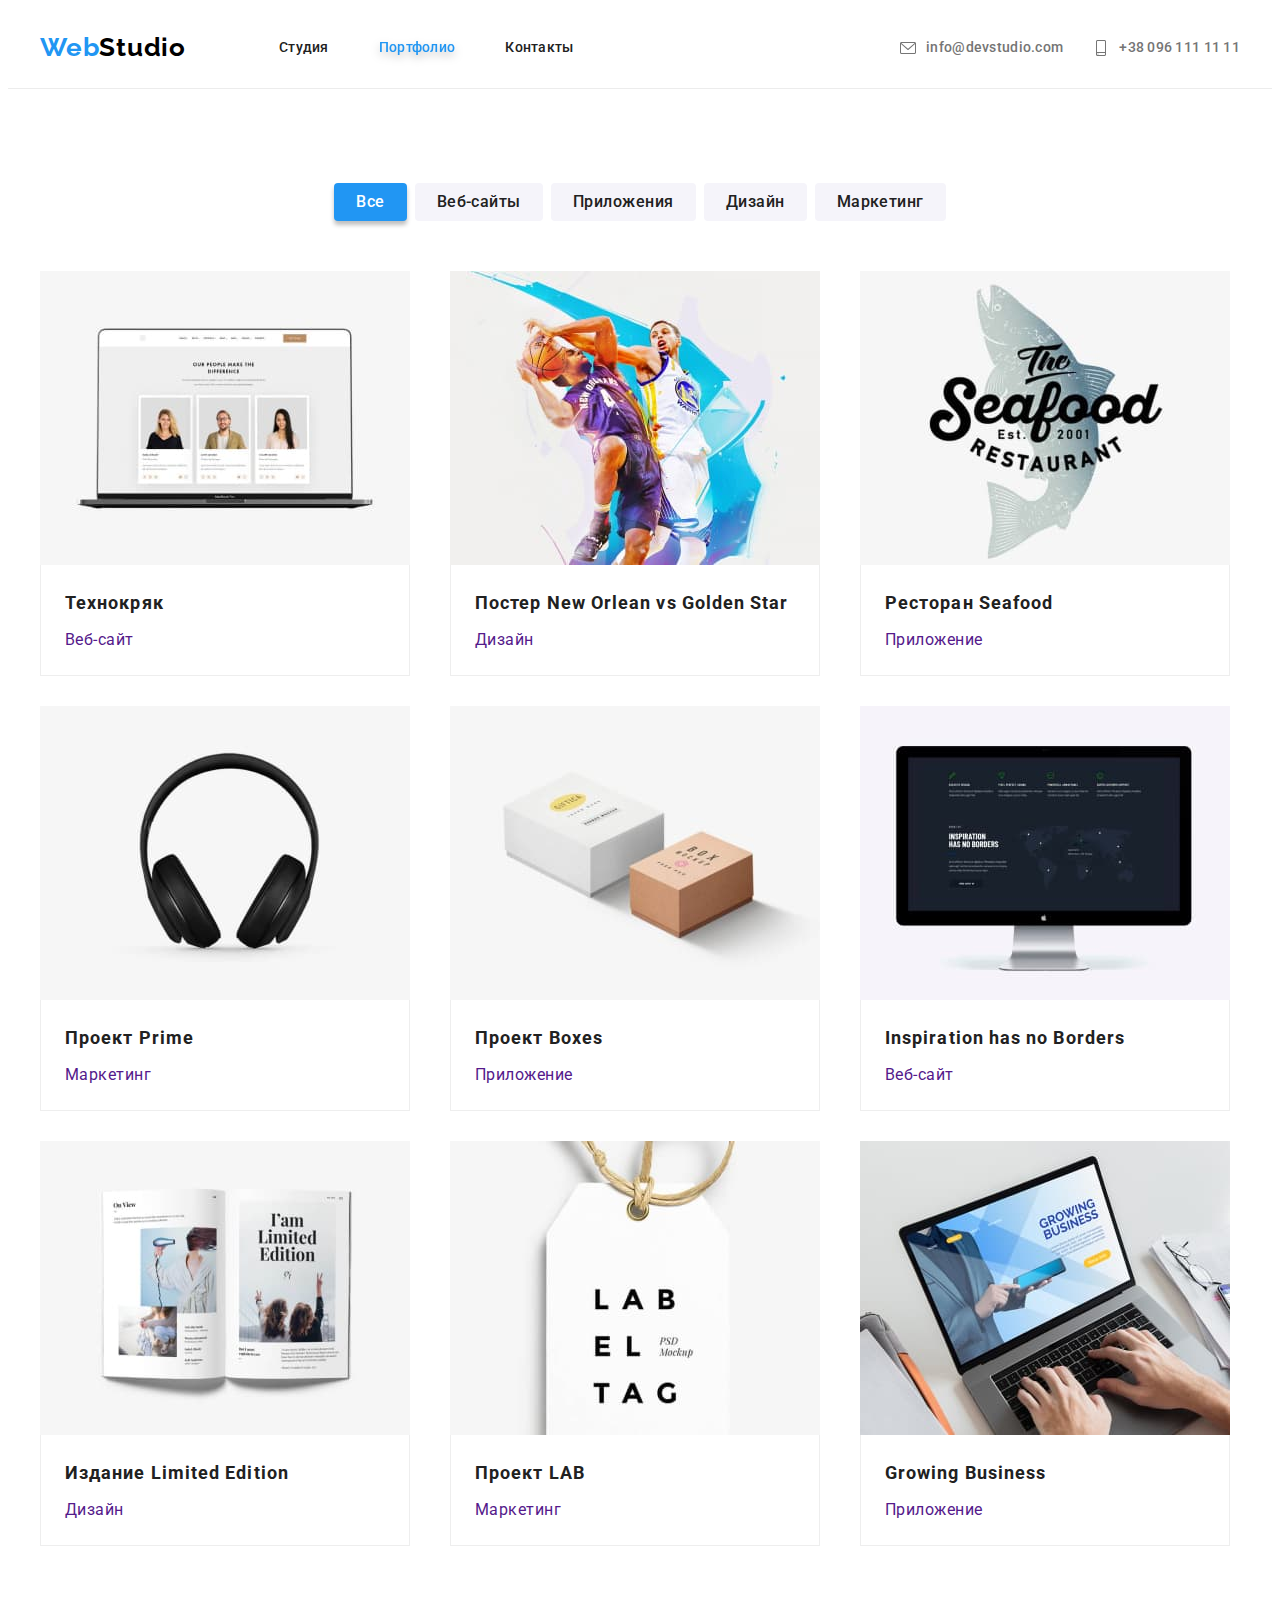
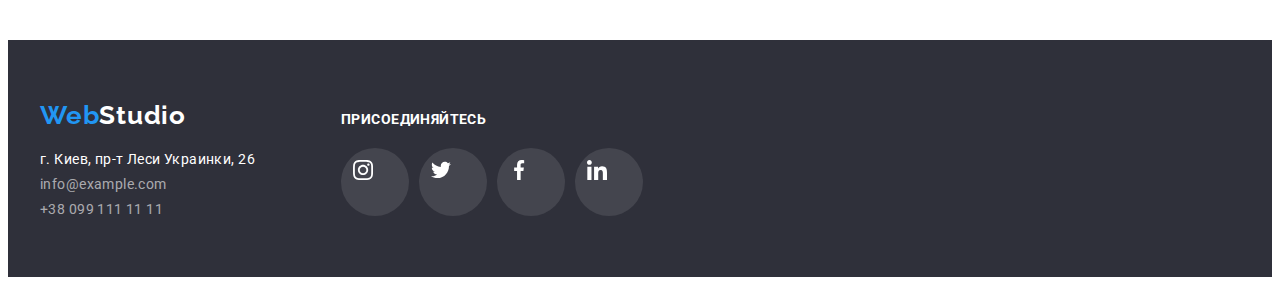
==== portfolio.html @ df74f2be "begin-work" ====
<!DOCTYPE html>
<html lang="ru">
  <head>
    <meta charset="UTF-8" />
    <meta name="viewport" content="width=device-width,initial-scale=1.0" />
    <title>Portfolio</title>
    <link rel="preconnect" href="https://fonts.googleapis.com" />
    <link rel="preconnect" href="https://fonts.gstatic.com" crossorigin />
    <link
      href="https://fonts.googleapis.com/css2?family=Raleway:wght@700&family=Roboto:wght@400;500;700;900&display=swap"
      rel="stylesheet"
    />

    <link
      rel="stylesheet"
      href="https://cdnjs.cloudflare.com/ajax/libs/modern-normalize/1.1.0/modern-normalize.min.css"
      integrity="sha512-wpPYUAdjBVSE4KJnH1VR1HeZfpl1ub8YT/NKx4PuQ5NmX2tKuGu6U/JRp5y+Y8XG2tV+wKQpNHVUX03MfMFn9Q=="
      crossorigin="anonymous"
      referrerpolicy="no-referrer"
    />
    <link rel="stylesheet" href="./css/styles.css" />
  </head>
  <body>
    <!--Шапка-->
    <header class="header">
      <div class="container header-container">
        <nav class="header-nav">
          <a class="logo-name logo-name-header link" href="./index.html">
            <span class="logo-web">Web</span>Studio</a
          >
          <ul class="site-nav list">
            <li class="menu-item">
              <a href="./index.html" class="link connect-item-all">Студия</a>
            </li>
            <li class="menu-item">
              <a href="./portfolio.html" class="link connect-item-all current"
                >Портфолио</a
              >
            </li>
            <li class="menu-item">
              <a href="" class="link connect-item-all">Контакты</a>
            </li>
          </ul>
        </nav>
        <ul class="link-contact list">
          <li class="connect-item">
            <a href="mailto:info@devstudio.com" class="link connect-item-all"
              ><svg width="16px" height="16px" class="icon-picture">
                <use href="./images/icons.svg#icon-cont_envelope"></use>
              </svg>
              info@devstudio.com</a
            >
          </li>
          <li class="connect-item">
            <a href="tel:+380961111111" class="link connect-item-all">
              <svg width="16px" height="16px" class="icon-picture">
                <use href="./images/icons.svg#icon-cont_smartphone"></use>
              </svg>
              +38 096 111 11 11</a
            >
          </li>
        </ul>
      </div>
    </header>
    <main>
      <!-- Секция портфолио -->
      <section class="section-portfolio">
        <div class="container">
          <h1 class="visually-hidden">Портфолио</h1>
          <ul class="list menu-partfolio">
            <li class="item-filtr">
              <button type="button" class="button button-filtr active">
                Все
              </button>
            </li>
            <li class="item-filtr">
              <button type="button" class="button button-filtr">
                Веб-сайты
              </button>
            </li>
            <li class="item-filtr">
              <button type="button" class="button button-filtr">
                Приложения
              </button>
            </li>
            <li class="item-filtr">
              <button type="button" class="button button-filtr">Дизайн</button>
            </li>
            <li class="item-filtr">
              <button type="button" class="button button-filtr">
                Маркетинг
              </button>
            </li>
          </ul>
          <ul class="portfolio-list list">
            <li class="item-portfolio">
              <a href="" class="portfolio-project-item link">
                <img
                  class="image-item"
                  src="./images/port-01.jpg"
                  alt="Ноутбук"
                  width="370"
                />
                <div class="portfolio-item-descrip">
                  <h2 class="title">Технокряк</h2>
                  <p class="portfolio-list-text">Веб-сайт</p>
                </div>
              </a>
            </li>
            <li class="item-portfolio">
              <a href="" class="portfolio-project-item link">
                <img
                  class="image-item"
                  src="./images/port-02.jpg"
                  alt="Баскетболисты"
                  width="370"
                />
                <div class="portfolio-item-descrip">
                  <h2 class="title">Постер New Orlean vs Golden Star</h2>
                  <p class="portfolio-list-text">Дизайн</p>
                </div></a
              >
            </li>

            <li class="item-portfolio">
              <a href="" class="portfolio-project-item link"
                ><img
                  class="image-item"
                  src="./images/port-03.jpg"
                  alt="Лого ресторана"
                  width="370"
                />
                <div class="portfolio-item-descrip">
                  <h2 class="title">Ресторан Seafood</h2>
                  <p class="portfolio-list-text">Приложение</p>
                </div></a
              >
            </li>
            <li class="item-portfolio">
              <a href="" class="portfolio-project-item link"
                ><img
                  class="image-item"
                  src="./images/port-04.jpg"
                  alt="Наушники"
                  width="370"
                />
                <div class="portfolio-item-descrip">
                  <h2 class="title">Проект Prime</h2>
                  <p class="portfolio-list-text">Маркетинг</p>
                </div></a
              >
            </li>
            <li class="item-portfolio">
              <a href="" class="portfolio-project-item link">
                <img
                  class="image-item"
                  src="./images/port-05.jpg"
                  alt="Коробки"
                  width="370"
                />
                <div class="portfolio-item-descrip">
                  <h2 class="title">Проект Boxes</h2>
                  <p class="portfolio-list-text">Приложение</p>
                </div></a
              >
            </li>
            <li class="item-portfolio">
              <a href="" class="portfolio-project-item link">
                <img
                  class="image-item"
                  src="./images/port-06.jpg"
                  alt="Монитор"
                  width="370"
                />
                <div class="portfolio-item-descrip">
                  <h2 class="title">Inspiration has no Borders</h2>
                  <p class="portfolio-list-text">Веб-сайт</p>
                </div></a
              >
            </li>
            <li class="item-portfolio">
              <a href="" class="portfolio-project-item link">
                <img
                  class="image-item"
                  src="./images/port-07.jpg"
                  alt="Развернутая книга"
                  width="370"
                />
                <div class="portfolio-item-descrip">
                  <h2 class="title">Издание Limited Edition</h2>
                  <p class="portfolio-list-text">Дизайн</p>
                </div></a
              >
            </li>
            <li class="item-portfolio">
              <a href="" class="portfolio-project-item link">
                <img
                  class="image-item"
                  src="./images/port-08.jpg"
                  alt="Бирка"
                  width="370"
                />
                <div class="portfolio-item-descrip">
                  <h2 class="title">Проект LAB</h2>
                  <p class="portfolio-list-text">Маркетинг</p>
                </div></a
              >
            </li>
            <li class="item-portfolio">
              <a href="" class="portfolio-project-item link">
                <img
                  class="image-item"
                  src="./images/port-09.jpg"
                  alt="Открытый ноутбук"
                  width="370"
                />
                <div class="portfolio-item-descrip">
                  <h2 class="title">Growing Business</h2>
                  <p class="portfolio-list-text">Приложение</p>
                </div></a
              >
            </li>
          </ul>
        </div>
      </section>
    </main>
    <!--Футер-->
    <footer class="footer">
      <div class="container container-bottom">
        <div class="bottom-left">
          <a class="logo-name logo-name-footer link" href="./index.html">
            <span class="logo-web">Web</span>Studio</a
          >
          <address class="footer-adress">
            <ul class="footer-list">
              <li class="item-contacts">г. Киев, пр-т Леси Украинки, 26</li>
              <li class="item-contacts">
                <a href="mailto:info@example.com" class="footer-link"
                  >info@example.com</a
                >
              </li>
              <li class="item-contacts">
                <a href="tel:+380991111111" class="footer-link"
                  >+38 099 111 11 11</a
                >
              </li>
            </ul>
          </address>
        </div>
        <div class="links">
          <p class="bottom-title">Присоединяйтесь</p>
          <ul class="bottom-icon-list">
            <li class="bottom-icon-list-item list">
              <a class="icon-link link" href="">
                <svg class="item-bottom icon" width="20px" height="20px">
                  <use href="./images/icons.svg#icon-s_instagram"></use>
                </svg>
              </a>
            </li>
            <li class="bottom-icon-list-item list">
              <a class="icon-link link" href="">
                <svg class="item-bottom icon" width="20px" height="20px">
                  <use href="./images/icons.svg#icon-s_twitter"></use>
                </svg>
              </a>
            </li>
            <li class="bottom-icon-list-item list">
              <a class="icon-link link" href="">
                <svg class="item-bottom icon" width="20px" height="20px">
                  <use href="./images/icons.svg#icon-s_facebook"></use>
                </svg>
              </a>
            </li>
            <li class="bottom-icon-list-item list">
              <a class="icon-link link" href="">
                <svg class="item-bottom icon" width="20px" height="20px">
                  <use href="./images/icons.svg#icon-s_linkedin"></use>
                </svg>
              </a>
            </li>
          </ul>
        </div>
      </div>
    </footer>
  </body>
</html>
---- css/styles.css ----
/* Первичный цвет текста #757575*/

/* Вторичнй цвет текста #212121*/

/* Цвет белый фон color: #FFFFFF*/

/* Цвет акцент color: #2196F3*/

/* Цвет адресса rgba(255, 255, 255, 0.6) */

/* бекграунд основной #E5E5E5 */
/* бекграунд дополнительный #F5F4FA */
:root {
  --primary-text-color: #757575;
  --title-text-color: #212121;
  --accent-color: #2196f3;
  --primary-white-color: #ffffff;
  --primary-black-color: #000000;
  --footer-bcg-color: #2f303a;
  --footer-adr-color: rgba(255, 255, 255, 0.6);
  --secondary-bcg-color: #f5f4fa;
}

p,
h1,
h2,
h3,
h4,
h5,
h6 {
  margin: 0;
}

ul {
  margin: 0;
  padding: 0;
}

body {
  background-color: var(--primary-white-color);
  color: var(--primary-text-color);
  font-family: Roboto, sans-seref;
}

.container {
  width: 1200px;
  padding-left: 15px;
  padding-right: 15px;
  margin: 0 auto;
}

.list {
  list-style: none;
}
.link {
  text-decoration: none;
}

.logo-name {
  font-family: Raleway;
  font-weight: 700;
  font-size: 26px;
  line-height: 1.19;
  letter-spacing: 0.03em;
}

.logo-name-header {
  color: var(--primary-black-color);
  margin-right: 93px;
  padding-top: 24px;
  padding-bottom: 25px;
}

.logo-name-footer {
  color: var(--primary-white-color);
  display: inline-block;
  margin-bottom: 20px;
}

.logo-web {
  color: var(--accent-color);
}

.logo-name:hover {
  color: var(--accent-color);
}

.item-contacts:not(:last-child) {
  margin-bottom: 9px;
}

.visually-hidden {
  position: absolute;
  white-space: nowrap;
  width: 1px;
  height: 1px;
  overflow: hidden;
  border: 0;
  padding: 0;
  clip: rect(0 0 0 0);
  clip-path: inset(50%);
  margin: -1px;
}

.footer {
  padding-top: 60px;
  padding-bottom: 60px;
}
/* site nav */
.site-nav {
  display: flex;
}

.header {
  border-bottom: 1px solid#ececec;
}

.header-nav {
  display: flex;
  align-items: center;
}

.header-container {
  display: flex;
  align-items: center;
}

.menu-item:not(:last-child) {
  margin-right: 50px;
}

.site-nav .link {
  color: var(--title-text-color);
  font-weight: 500;
  font-size: 14px;
  line-height: 1.14;
  letter-spacing: 0.02em;
}

.site-nav .link:hover,
.site-nav .link:focus {
  color: var(--accent-color);
}
.site-nav .link.current {
  color: var(--accent-color);
  filter: drop-shadow(0px 4px 4px rgba(0, 0, 0, 0.25));
}
/* Контакты в шапке */
.link-contact .link {
  color: var(--title-text-color);
  font-weight: 500;
  font-size: 14px;
  line-height: 1.14;
  letter-spacing: 0.02em;
}
.link-contact {
  list-style: none;
  display: flex;
  margin-left: auto;
}

.link-contact .link {
  color: var(--primary-text-color);
}
.link-contact .link:hover,
.link-contact .link:focus {
  color: var(--accent-color);
}
.connect-item:not(:last-child) {
  margin-right: 30px;
}

.connect-item-all {
  display: block;
  align-items: center;
  padding-top: 32px;
  padding-bottom: 32px;
  display: flex;
  fill: currentColor;
}
.icon-picture {
  margin-right: 10px;
}
/* Контакты в футере */
footer {
  background-color: var(--footer-bcg-color);
}

.container-bottom {
  display: flex;
  align-items: baseline;
}

.bottom-left {
  width: 231px;
  margin-right: 70px;
}
.footer-list {
  list-style: none;
  color: var(--primary-white-color);
}
.footer-list .footer-link {
  color: var(--footer-adr-color);
  text-decoration: none;
}
.footer-list :hover,
.footer-list :focus {
  color: var(--accent-color);
}
.footer-adress {
  font-style: inherit;

  font-size: 14px;

  letter-spacing: 0.03em;
}

.bottom-title {
  margin-top: 0;
  margin-bottom: 20px;
  font-weight: 700;
  font-size: 14px;
  line-height: 1.14;
  letter-spacing: 0.03em;
  text-transform: uppercase;
  color: var(--primary-white-color);
}

.bottom-icon-list {
  display: flex;
  margin-top: 0;
  margin-bottom: 0;
  align-items: center;
  margin-left: auto;
  margin-right: auto;
  padding-left: 0;
}

.bottom-icon-list-item .link {
  display: flex;
  width: calc((100%-30px) / 4);

  padding: 12px;
  width: 44px;
  height: 44px;

  color: var(--primary-white-color);
  background-color: rgba(255, 255, 255, 0.1);
  border-radius: 50%;
}

.bottom-icon-list-item:not(:last-child) {
  margin-right: 10px;
}

.bottom-icon-list-item .link {
  fill: currentColor;
}

.bottom-icon-list-item .link:hover,
.bottom-icon-list-item .link:focus {
  background-color: var(--accent-color);
}
/* Hero */
.hero {
  background: var(--footer-bcg-color);
  padding-top: 200px;
  padding-bottom: 200px;
  max-width: 1600px;
  height: 600px;
  margin-left: auto;
  margin-right: auto;
  background-image: linear-gradient(
      rgba(47, 48, 58, 0.4),
      rgba(47, 48, 58, 0.4)
    ),
    url(../images/hero.jpg);
  background-position: center;
  background-repeat: no-repeat;
  background-size: cover;
}
.hero-title {
  color: var(--primary-white-color);
  font-weight: 900;
  font-size: 44px;
  line-height: 1.36;
  text-align: center;
  letter-spacing: 0.06em;
  text-transform: uppercase;
  width: 696px;
  margin: 0 auto;
  margin-bottom: 30px;
}

/* section */
.section-title {
  color: var(--title-text-color);
  font-weight: 700;
  font-size: 36px;
  line-height: 1.17;
  text-align: center;
  letter-spacing: 0.03em;
  margin-bottom: 50px;
}
/* section features */
.section-features .features-title {
  color: var(--title-text-color);
  font-weight: 700;
  font-size: 14px;
  line-height: 1.14;
  letter-spacing: 0.03em;
  text-transform: uppercase;
  margin-bottom: 10px;
}
.features-text {
  font-size: 14px;
  line-height: 1.71;
  letter-spacing: 0.03em;
}
.section-features {
  padding-top: 94px;
  padding-bottom: 94px;
}
.list-features {
  display: flex;
}
.features-item {
  width: 270px;
}

.features-item:not(:last-child) {
  margin-right: 30px;
}
.features-icon-background {
  display: flex;
  align-items: center;
  justify-content: center;
  height: 120px;
  width: 270px;
  margin-bottom: 30px;
  background-color: var(--secondary-bcg-color);
  border-radius: 4px;
}
/* section doing */

.section-doing {
  padding-bottom: 94px;
}

.list-doing {
  display: flex;
  flex-wrap: wrap;
  margin-left: -30px;
  margin-bottom: -30px;
}
.list-doing-item {
  width: calc(100% / 3 - 30px);
  margin-left: 30px;
  margin-bottom: 30px;
}

/* section team */
.list-team {
  display: flex;
  flex-wrap: wrap;
  margin-left: -30px;
  margin-bottom: -30px;
}
.team-list {
  background-color: var(--primary-white-color);
  width: calc(100% / 4 - 30px);
  margin-left: 30px;
  margin-bottom: 30px;
  box-shadow: 0px 4px 4px 0px #00000040;
}
.section-team {
  background-color: var(--secondary-bcg-color);
  padding-top: 94px;
  padding-bottom: 94px;
}

.section-team .team-title {
  color: var(--title-text-color);
  font-weight: 500;
  font-size: 16px;
  line-height: 1.19;
  text-align: center;
  letter-spacing: 0.03em;
  margin-bottom: 10px;
}
.team-list-text {
  font-size: 16px;
  line-height: 1.19;
  text-align: center;
  letter-spacing: 0.03em;
  margin-bottom: 16px;
}

.team-item-descrip {
  padding-top: 30px;
  padding-bottom: 32px;
}
.social-list {
  display: flex;
  justify-content: center;
}
.social-item {
  width: 44px;
  height: 44px;
  margin-right: 10px;
}
.social-item:last-child {
  margin-right: 0;
}
.social-link {
  width: 100%;
  height: 100%;
  border-radius: 50%;
  display: flex;
  align-items: center;
  justify-content: center;
}

.social-icon {
  fill: #afb1b8;
}
.social-link:hover,
.social-link:focus {
  background: var(--accent-color);
}

.social-link:hover .social-icon,
.social-link:focus .social-icon {
  fill: var(--primary-white-color);
}
/* section clients */
.section-clients {
  background-color: var(--primary-white-color);
  padding-top: 94px;
  padding-bottom: 94px;
}
.clients-icon {
  fill: #afb1b8;
}
.list-clients {
  display: flex;
}

.clients-icon-background {
  margin-right: 30px;
}
.clients-icon-background:last-child {
  margin-right: 0pc;
}

.item-box {
  display: flex;
  height: 92px;
  width: 170px;
  border: 1px solid #afb1b8;
  border-radius: 4px;
  align-items: center;
  justify-content: center;
}
.item-box:hover,
.item-box:focus {
  border-color: var(--accent-color);
}
.item-box:focus .clients-icon,
.item-box:hover .clients-icon {
  fill: var(--accent-color);
}
/* section portfolio */
.portfolio-list .title {
  color: var(--title-text-color);
  font-weight: 700;
  font-size: 18px;
  line-height: 2;
  letter-spacing: 0.06em;
  margin-bottom: 4px;
}
.portfolio-list-text {
  font-size: 16px;
  line-height: 1.87;
  letter-spacing: 0.03em;
}
.menu-partfolio {
  display: flex;
  justify-content: center;
  margin-bottom: 50px;
}

.item-filtr:not(:last-child) {
  margin-right: 8px;
}

.section-portfolio {
  padding-top: 94px;
  padding-bottom: 94px;
}

.portfolio-item-descrip {
  padding-top: 20px;
  padding-bottom: 20px;
  padding-left: 24px;
  padding-right: 24px;
  border-bottom: 1px solid #eeeeee;
  border-left: 1px solid #eeeeee;
  border-right: 1px solid #eeeeee;
}

.portfolio-list {
  display: flex;
  flex-wrap: wrap;
  margin-left: -30px;
  margin-bottom: -30px;
}
.item-portfolio {
  width: calc(100% / 3 - 30px);
  margin-left: 30px;
  margin-bottom: 30px;
}
.portfolio-project-item {
  display: inline-block;
}
.portfolio-project-item:focus,
.portfolio-project-item:hover {
  box-shadow: 0px 4px 4px 0px #00000040;
}

.image-item {
  display: block;
  max-width: 100%;
  height: auto;
}

.button-filtr {
  padding: 6px 22px;
}
.button-hero {
  display: block;
  margin: 0 auto;
  padding: 10px 32px;
}
.button {
  cursor: pointer;
  border: none;
  border-radius: 4px;
  color: var(--title-text-color);
  background-color: var(--secondary-bcg-color);
  font-family: inherit;
  font-weight: 700;
  font-size: 16px;
  line-height: 1.87;
  letter-spacing: 0.06em;
}
button.primary {
  background-color: var(--accent-color);
  color: var(--primary-white-color);
}
button.secondery {
  background-color: var(--primary-white-color);
  color: var(--accent-color);
}
.button:hover,
.button:focus {
  background-color: var(--primary-white-color);
  color: var(--accent-color);
}
.button-filtr {
  font-weight: 500;
  font-size: 16px;
  line-height: 1.62;
  text-align: center;
  letter-spacing: 0.03em;
}
.button-filtr:hover,
.button-filtr:focus {
  background-color: var(--accent-color);
  color: var(--primary-white-color);
  box-shadow: 0px 4px 4px 0px #00000040;
}
.button-filtr.active {
  background-color: var(--accent-color);
  color: var(--primary-white-color);
  box-shadow: 0px 4px 4px 0px #00000040;
}
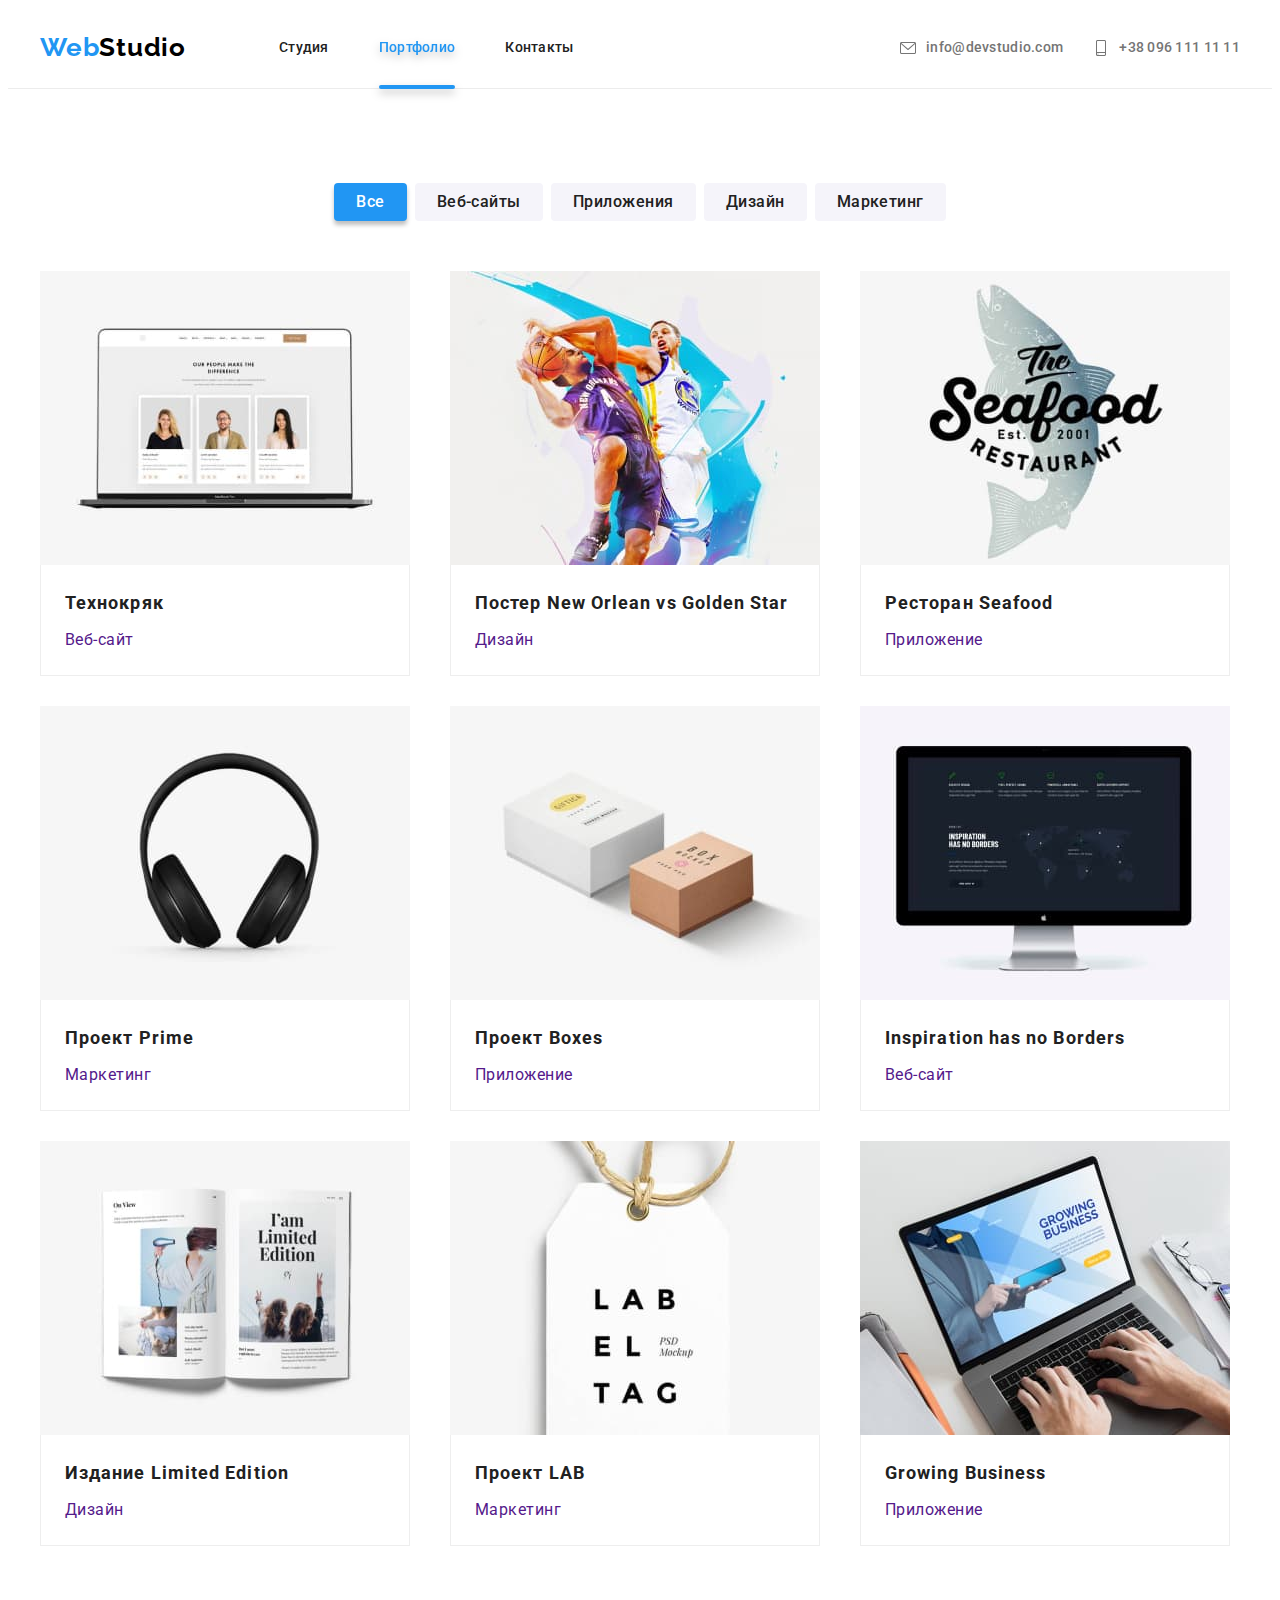
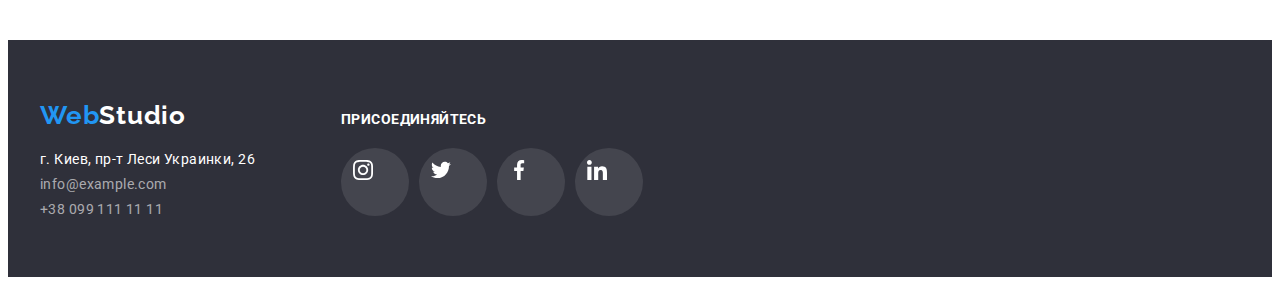
==== commit b5026261: "home work N5 ver01" ====
--- a/portfolio.html
+++ b/portfolio.html
@@ -95,12 +95,22 @@
           <ul class="portfolio-list list">
             <li class="item-portfolio">
               <a href="" class="portfolio-project-item link">
-                <img
-                  class="image-item"
-                  src="./images/port-01.jpg"
-                  alt="Ноутбук"
-                  width="370"
-                />
+                <div class="image-portfolio">
+                  <div class="overlay-box">
+                    <p class="overlay-box-text">
+                      Технокряк это современная площадка распространения
+                      коронавируса. Компании используют эту платформу для
+                      цифрового шпионажа и атак на защищённые сервера
+                      конкурентов.
+                    </p>
+                  </div>
+                  <img
+                    class="image-item"
+                    src="./images/port-01.jpg"
+                    alt="Ноутбук"
+                    width="370"
+                  />
+                </div>
                 <div class="portfolio-item-descrip">
                   <h2 class="title">Технокряк</h2>
                   <p class="portfolio-list-text">Веб-сайт</p>
@@ -109,12 +119,22 @@
             </li>
             <li class="item-portfolio">
               <a href="" class="portfolio-project-item link">
-                <img
-                  class="image-item"
-                  src="./images/port-02.jpg"
-                  alt="Баскетболисты"
-                  width="370"
-                />
+                <div class="image-portfolio">
+                  <div class="overlay-box">
+                    <p class="overlay-box-text">
+                      Технокряк это современная площадка распространения
+                      коронавируса. Компании используют эту платформу для
+                      цифрового шпионажа и атак на защищённые сервера
+                      конкурентов.
+                    </p>
+                  </div>
+                  <img
+                    class="image-item"
+                    src="./images/port-02.jpg"
+                    alt="Баскетболисты"
+                    width="370"
+                  />
+                </div>
                 <div class="portfolio-item-descrip">
                   <h2 class="title">Постер New Orlean vs Golden Star</h2>
                   <p class="portfolio-list-text">Дизайн</p>
@@ -124,12 +144,22 @@
 
             <li class="item-portfolio">
               <a href="" class="portfolio-project-item link"
-                ><img
-                  class="image-item"
-                  src="./images/port-03.jpg"
-                  alt="Лого ресторана"
-                  width="370"
-                />
+                ><div class="image-portfolio">
+                  <div class="overlay-box">
+                    <p class="overlay-box-text">
+                      Технокряк это современная площадка распространения
+                      коронавируса. Компании используют эту платформу для
+                      цифрового шпионажа и атак на защищённые сервера
+                      конкурентов.
+                    </p>
+                  </div>
+                  <img
+                    class="image-item"
+                    src="./images/port-03.jpg"
+                    alt="Лого ресторана"
+                    width="370"
+                  />
+                </div>
                 <div class="portfolio-item-descrip">
                   <h2 class="title">Ресторан Seafood</h2>
                   <p class="portfolio-list-text">Приложение</p>
@@ -138,12 +168,22 @@
             </li>
             <li class="item-portfolio">
               <a href="" class="portfolio-project-item link"
-                ><img
-                  class="image-item"
-                  src="./images/port-04.jpg"
-                  alt="Наушники"
-                  width="370"
-                />
+                ><div class="image-portfolio">
+                  <div class="overlay-box">
+                    <p class="overlay-box-text">
+                      Технокряк это современная площадка распространения
+                      коронавируса. Компании используют эту платформу для
+                      цифрового шпионажа и атак на защищённые сервера
+                      конкурентов.
+                    </p>
+                  </div>
+                  <img
+                    class="image-item"
+                    src="./images/port-04.jpg"
+                    alt="Наушники"
+                    width="370"
+                  />
+                </div>
                 <div class="portfolio-item-descrip">
                   <h2 class="title">Проект Prime</h2>
                   <p class="portfolio-list-text">Маркетинг</p>
@@ -152,12 +192,22 @@
             </li>
             <li class="item-portfolio">
               <a href="" class="portfolio-project-item link">
-                <img
-                  class="image-item"
-                  src="./images/port-05.jpg"
-                  alt="Коробки"
-                  width="370"
-                />
+                <div class="image-portfolio">
+                  <div class="overlay-box">
+                    <p class="overlay-box-text">
+                      Технокряк это современная площадка распространения
+                      коронавируса. Компании используют эту платформу для
+                      цифрового шпионажа и атак на защищённые сервера
+                      конкурентов.
+                    </p>
+                  </div>
+                  <img
+                    class="image-item"
+                    src="./images/port-05.jpg"
+                    alt="Коробки"
+                    width="370"
+                  />
+                </div>
                 <div class="portfolio-item-descrip">
                   <h2 class="title">Проект Boxes</h2>
                   <p class="portfolio-list-text">Приложение</p>
@@ -166,12 +216,22 @@
             </li>
             <li class="item-portfolio">
               <a href="" class="portfolio-project-item link">
-                <img
-                  class="image-item"
-                  src="./images/port-06.jpg"
-                  alt="Монитор"
-                  width="370"
-                />
+                <div class="image-portfolio">
+                  <div class="overlay-box">
+                    <p class="overlay-box-text">
+                      Технокряк это современная площадка распространения
+                      коронавируса. Компании используют эту платформу для
+                      цифрового шпионажа и атак на защищённые сервера
+                      конкурентов.
+                    </p>
+                  </div>
+                  <img
+                    class="image-item"
+                    src="./images/port-06.jpg"
+                    alt="Монитор"
+                    width="370"
+                  />
+                </div>
                 <div class="portfolio-item-descrip">
                   <h2 class="title">Inspiration has no Borders</h2>
                   <p class="portfolio-list-text">Веб-сайт</p>
@@ -180,12 +240,22 @@
             </li>
             <li class="item-portfolio">
               <a href="" class="portfolio-project-item link">
-                <img
-                  class="image-item"
-                  src="./images/port-07.jpg"
-                  alt="Развернутая книга"
-                  width="370"
-                />
+                <div class="image-portfolio">
+                  <div class="overlay-box">
+                    <p class="overlay-box-text">
+                      Технокряк это современная площадка распространения
+                      коронавируса. Компании используют эту платформу для
+                      цифрового шпионажа и атак на защищённые сервера
+                      конкурентов.
+                    </p>
+                  </div>
+                  <img
+                    class="image-item"
+                    src="./images/port-07.jpg"
+                    alt="Развернутая книга"
+                    width="370"
+                  />
+                </div>
                 <div class="portfolio-item-descrip">
                   <h2 class="title">Издание Limited Edition</h2>
                   <p class="portfolio-list-text">Дизайн</p>
@@ -194,12 +264,22 @@
             </li>
             <li class="item-portfolio">
               <a href="" class="portfolio-project-item link">
-                <img
-                  class="image-item"
-                  src="./images/port-08.jpg"
-                  alt="Бирка"
-                  width="370"
-                />
+                <div class="image-portfolio">
+                  <div class="overlay-box">
+                    <p class="overlay-box-text">
+                      Технокряк это современная площадка распространения
+                      коронавируса. Компании используют эту платформу для
+                      цифрового шпионажа и атак на защищённые сервера
+                      конкурентов.
+                    </p>
+                  </div>
+                  <img
+                    class="image-item"
+                    src="./images/port-08.jpg"
+                    alt="Бирка"
+                    width="370"
+                  />
+                </div>
                 <div class="portfolio-item-descrip">
                   <h2 class="title">Проект LAB</h2>
                   <p class="portfolio-list-text">Маркетинг</p>
@@ -208,12 +288,22 @@
             </li>
             <li class="item-portfolio">
               <a href="" class="portfolio-project-item link">
-                <img
-                  class="image-item"
-                  src="./images/port-09.jpg"
-                  alt="Открытый ноутбук"
-                  width="370"
-                />
+                <div class="image-portfolio">
+                  <div class="overlay-box">
+                    <p class="overlay-box-text">
+                      Технокряк это современная площадка распространения
+                      коронавируса. Компании используют эту платформу для
+                      цифрового шпионажа и атак на защищённые сервера
+                      конкурентов.
+                    </p>
+                  </div>
+                  <img
+                    class="image-item"
+                    src="./images/port-09.jpg"
+                    alt="Открытый ноутбук"
+                    width="370"
+                  />
+                </div>
                 <div class="portfolio-item-descrip">
                   <h2 class="title">Growing Business</h2>
                   <p class="portfolio-list-text">Приложение</p>
--- a/css/styles.css
+++ b/css/styles.css
@@ -19,6 +19,7 @@
   --footer-bcg-color: #2f303a;
   --footer-adr-color: rgba(255, 255, 255, 0.6);
   --secondary-bcg-color: #f5f4fa;
+  --time-func: cubic-bezier(0.4, 0, 0.2, 1);
 }
 
 p,
@@ -144,6 +145,16 @@
 .site-nav .link.current {
   color: var(--accent-color);
   filter: drop-shadow(0px 4px 4px rgba(0, 0, 0, 0.25));
+}
+.current.link::after {
+  position: absolute;
+  content: '';
+  width: 100%;
+  height: 4px;
+  bottom: -1px;
+  left: 0;
+  background: var(--accent-color);
+  border-radius: 2px;
 }
 /* Контакты в шапке */
 .link-contact .link {
@@ -342,7 +353,30 @@
   border-radius: 4px;
 }
 /* section doing */
-
+.thumb {
+  position: relative;
+}
+.text-doing {
+  position: absolute;
+  display: flex;
+  justify-content: center;
+  height: 70px;
+  width: 100%;
+  bottom: 0;
+  left: 0;
+  margin: auto;
+  padding-top: 27px;
+  padding-bottom: 27px;
+  font-style: normal;
+  font-weight: 700;
+  font-size: 14px;
+  line-height: 1.14;
+  text-align: center;
+  letter-spacing: 0.03em;
+  text-transform: uppercase;
+  background: rgba(47, 48, 58, 0.8);
+  color: var(--primary-white-color);
+}
 .section-doing {
   padding-bottom: 94px;
 }
@@ -520,6 +554,9 @@
   margin-left: 30px;
   margin-bottom: 30px;
 }
+.item-portfolio:hover .overlay-box {
+  transform: translateY(0%);
+}
 .portfolio-project-item {
   display: inline-block;
 }
@@ -528,6 +565,28 @@
   box-shadow: 0px 4px 4px 0px #00000040;
 }
 
+.image-portfolio {
+  position: relative;
+  overflow: hidden;
+}
+.overlay-box {
+  position: absolute;
+  top: 0;
+  left: 0;
+  width: 100%;
+  height: 100%;
+  background: rgba(33, 150, 243, 0.9);
+  transform: translateY(100%);
+  transition: transform 250ms var(--time-func);
+}
+.overlay-box-text {
+  padding: 63px 24px 63px 24px;
+  margin: 0;
+  color: var(--primary-white-color);
+  font-weight: 400;
+  font-size: 18px;
+  line-height: 1.56;
+}
 .image-item {
   display: block;
   max-width: 100%;
@@ -585,3 +644,53 @@
   color: var(--primary-white-color);
   box-shadow: 0px 4px 4px 0px #00000040;
 }
+.btn-close {
+  position: absolute;
+  top: 8px;
+  right: 8px;
+  display: flex;
+  justify-content: center;
+  align-items: center;
+  padding: 0;
+  width: 30px;
+  height: 30px;
+  border-radius: 50%;
+  cursor: pointer;
+  color: var(--title-text-color);
+  background: var(--primary-white-color);
+  border: 1px solid rgba(0, 0, 0, 0.1);
+}
+.backdrop.is-hidden {
+  opacity: 0;
+  pointer-events: none;
+}
+.backdrop.is-hidden .modal {
+  transform: translate(-50%, -50%) scale(1.1);
+}
+.backdrop {
+  position: fixed;
+  width: 100vw;
+  height: 100vh;
+  left: 0;
+  top: 0;
+  background-color: rgba(0, 0, 0, 0.2);
+  opacity: 1;
+  transition: opacity 250ms var(--time-func);
+  z-index: 2;
+}
+.modal {
+  position: absolute;
+  top: 50%;
+  left: 50%;
+  transform: translate(-50%, -50%);
+  transition: transform 250ms var(--time-func);
+  width: 528px;
+  height: 581px;
+  display: flex;
+  align-items: center;
+  justify-content: center;
+  background: var(--primary-white-color);
+  box-shadow: 0px 1px 3px rgb(0 0 0 / 12%), 0px 1px 1px rgb(0 0 0 / 14%),
+    0px 2px 1px rgb(0 0 0 / 20%);
+  border-radius: 4px;
+}
